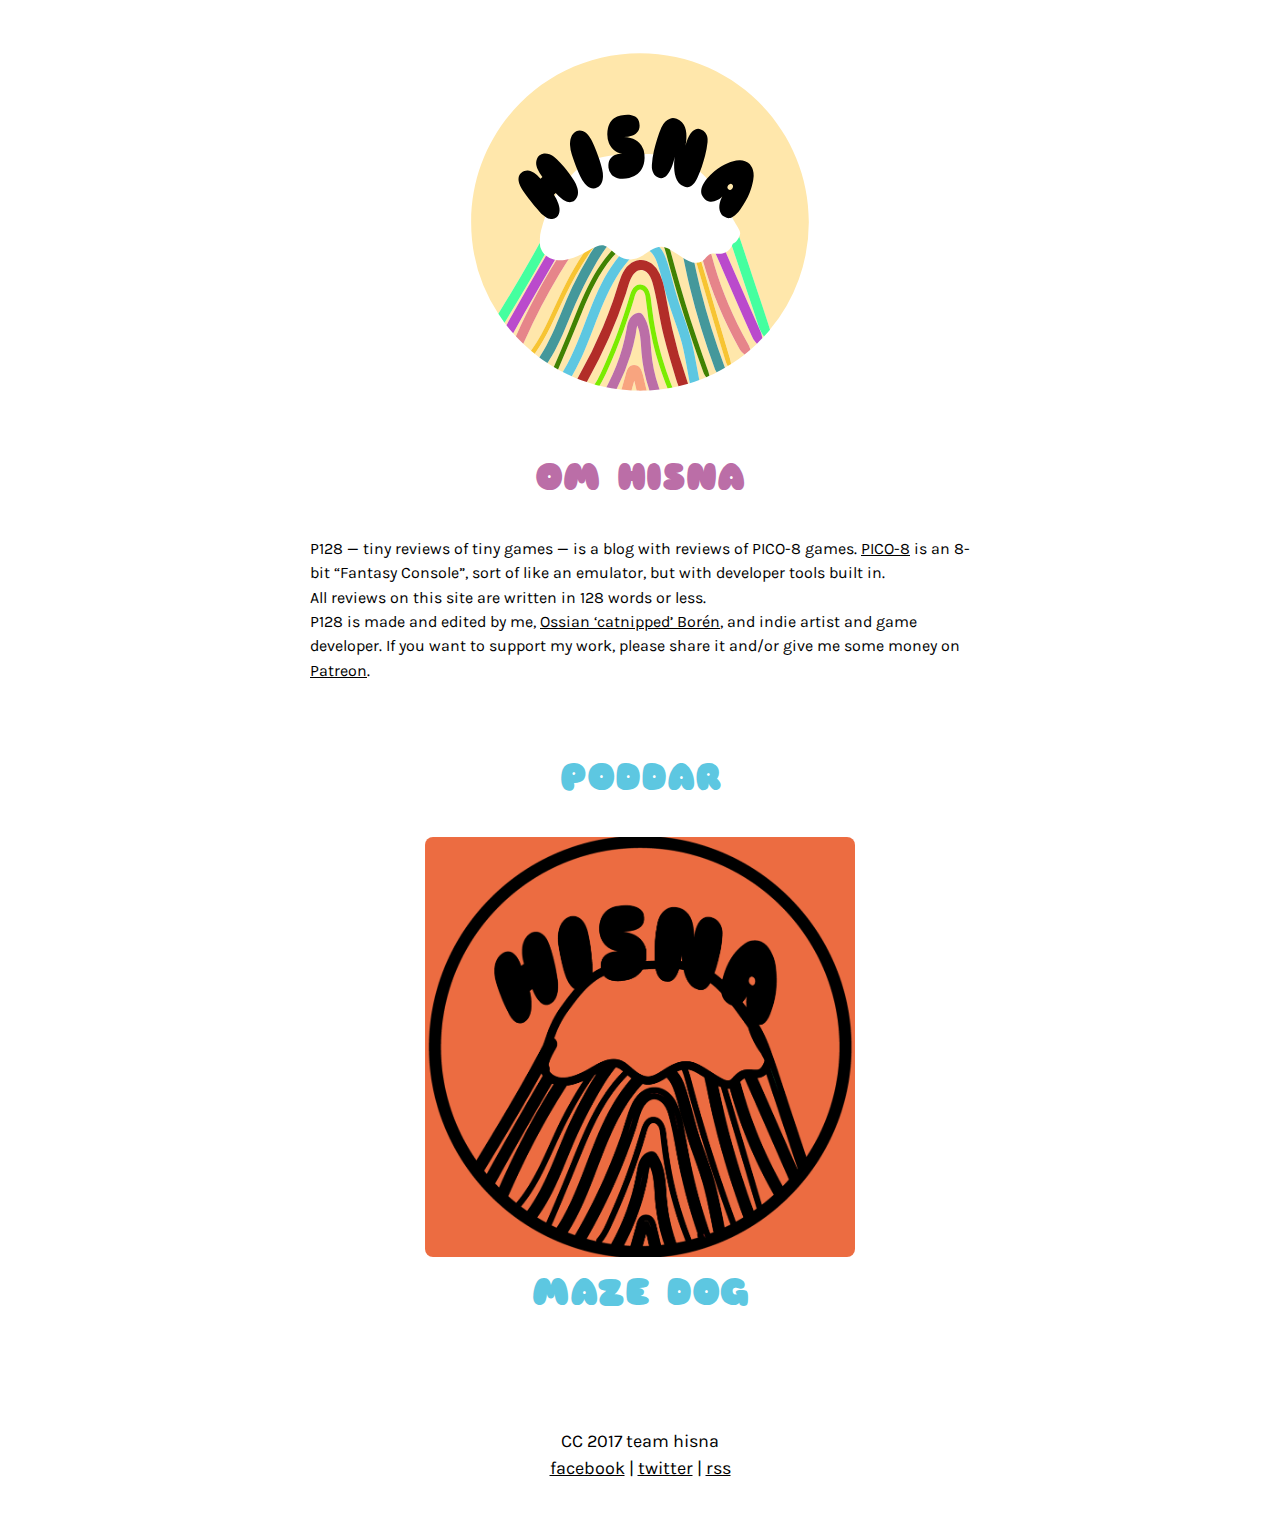
==== index.html @ 0a4b4dc8 "podcast rss feed" ====
<!DOCTYPE html>
<html lang="en">
  <head>
    <meta charset="utf-8">
    <meta http-equiv="X-UA-Compatible" content="IE=edge,chrome=1">
    <meta id="myViewport" name="viewport" content="width=device-width, initial-scale=1">
    <script>
      window.onload = function () {
          if (window.innerWidth < 414) {
              var mvp = document.getElementById('myViewport');
              mvp.setAttribute('content','width=414');
          }
      }
    </script>
    <title>hisna
    </title>
    <link rel="alternate" href="feed.xml" type="application/rss+xml" title="en podd om spelkultur">
    <link rel="stylesheet" href="/css/hisna.css">
    <script src="/jquery-3.2.1.min.js"></script>
    <script src="/scripts.js"></script>
  </head>
  <body>
    <div class="wrapper">
      <header>
        <div class="square"><img src="/images/hisna_logo.svg" style="width: 40%; min-width: 256px;"><br>
          <section class="info">
            <h1 class="randomcolor">OM HISNA</h1>
            <div> <p>P128 — tiny reviews of tiny games — is a blog with reviews of PICO-8 games. <a href="https://www.lexaloffle.com/pico-8.php">PICO-8</a> is an 8-bit “Fantasy Console”, sort of like an emulator, but with developer tools built in.</p>
<p>All reviews on this site are written in 128 words or less.</p>
<p>P128 is made and edited by me, <a href="https://twitter.com/ossianboren">Ossian ‘catnipped’ Borén</a>, and indie artist and game developer. If you want to support my work, please share it and/or give me some money on <a href="https://www.patreon.com/catnipped">Patreon</a>.</p>

            </div>
          </section>
        </div>
      </header>
      <h1 class="randomcolor">PODDAR</h1>
      <article class="square lightgray">
        <header><a href="/articles/maze-dog/" class="cart"><img src="/articles/maze-dog/cover.png">
            <h1 class="randomcolor">MAZE DOG</h1></a></header>
      </article>
      <footer>
        <div class="square">
          <section class="copy">
            <p>CC 2017 team hisna</p><a href="https://www.facebook.com/hisnaradio" target="_blank">facebook</a><span> | </span><a href="https://twitter.com/hisnaradio" target="_blank">twitter</a><span> | </span><a href="feed.xml" target="_blank">rss</a>
          </section>
        </div>
      </footer>
    </div>
  </body>
</html>
---- css/hisna.css ----
@import url('https://fonts.googleapis.com/css?family=Karla|Sniglet:800');


canvas#canvas {
    width: 256px; 
    height: 256px; 
    margin-top: 25px;
    margin-left: 71px;
    border-radius: 5%;
    border:  5px #FFF1E8 solid;
    background-color: #FFF1E8;
}

.demo {
    color: #FFF1E8;
}

.wrapper {
    width:100%;
    max-width: 100vh;
    min-width: 414px;
    margin: auto;
}

.lightgray {
    margin: 20px;
}

p a, .facts a, .copy a {
    text-decoration: underline;
}
p a:hover, .facts a:hover, .copy a:hover {
  color:cornflowerblue;
}

a{
    text-decoration: none;
}
.lightgray h1:hover, .lightgray img:hover ~ h1 {
    color: black !important;
}

.lightgray img {
    min-width: 256px;
    max-width: 50%;
    border-radius: 8px;
    margin-right: auto;
    margin-left: auto;
}
{
    
}

.lightgray:nth-child(even) {

}



.tv {
    width: 80%;
    height: 60vw;
    image-rendering: pixelated;
    border-radius: 10vw 3% 3% 3%;
}

.computer {
    background-image: url(../../images/computer.svg);
    background-size: cover;
    height: 365px;
    width: 380px;
    margin: auto
}

.computer img {
    margin-top: 25px;
    margin-left: 66px;
    border-radius: 5%;
    border:  5px #FFF1E8 solid;
    background-color: #FFF1E8;
}

.square { 
    text-align: center;
    overflow: hidden;
    padding-bottom: 36px;
}

.review {
    width:100%;
    max-width: 100vh;
    min-width: 414px;
    padding-top: 36px;
    padding-bottom: 66px;
    margin:auto;
    margin-bottom: 36px;
    text-align: left;
    border: solid black 6px;
    border-radius: 30px;
}

.review section {
    display: block;
    margin-left: 46px;
}

.review img {
    max-width: 100%;
}


.cart {
}

.cartthing  {
    width: 256px;
    height: 256px;
    padding-top: 36px;
    padding-bottom: 100px;
    padding-left: 24px;
    padding-right: 24px;
    background-color: #5F574F;
    border-radius: 8px 8px 48px 8px;
    box-shadow: 16px 16px 0px #000000;
}


.cart span {
    width: 256px;
    border-radius: 0px 0px 16px 4px ;
    background-color:#FFF1E8;
    top: 292px;
    padding-top: 8px;
    padding-bottom: 8px;
    left:24px;
    text-align: center;
    color:black;
    position: absolute
}

audio {
    width: 100%;
}

.facts {
    font-size: 14px;
    width: 256px;
    min-height: 256px;
    margin-top: 8px;
    margin-left: 46px;
    margin-right: 46px;
    margin-bottom: 30px;
    text-align: left;
    float: right;
}

.facts img {
    border-radius: 8px;
}


.button {
    font-family: sniglet;
    font-weight: 800;
    text-decoration: none;
    font-size: 28px;
}
.button:hover {
    color:black !important ;
}


.about {
    background: black;
    border-radius: 10px;
    padding: 10px;
    width: 80%;
    color: #FFF1E8;
    margin: auto;
    font-size: 14px;
    text-align: justify;
}

section.author {
    text-align: right;
    margin-top: 16px;
}

.copy {
    width: 80%;
    color: black;
    margin-left: auto;
    margin-right: auto;
    margin-top: 20px;
    font-size: 18px; 
}

a:visited {
    color:inherit;
}

a {
    color: inherit;
}

h1, h2, h3, h4, h5, h6, p, body, a, img, ul, ol, blockquote, pre {
  margin: 0; padding: 0; border: 0;
}

body {
  font-family: 'Karla';
  font-size: 16px;
  line-height: 1.52;
  background-color: white;
    color: black;
  text-rendering: optimizeLegibility;
    margin-top: 46px;
}
p {
}

h1 {
    font-family: "Sniglet";
    text-align: center;
    font-size: 38px;
    margin-left: 46px;
     margin-right: 46px;
    font-weight: 800;
        margin-bottom: 30px;
}


.info {
    max-width: 80%;
    margin-left: auto; 
    margin-right: auto;
    margin-bottom: 20px;
    border-radius: 10px;
    padding: 10px;
    margin-top: 2.1em;
    text-align: left;
}

.info div {
    margin-left: 30px;
    margin-right: 30px;
    display: inline-block;
}


label {
    color: #FFF1E8;
    border: 3px solid rgba(1,1,1,0);
    border-bottom: solid rgba(0,0,0,0)
    border-radius: 10px 10px 0 0;
    padding: 2px 5px 2px 5px;
    float: left;
    margin-left: 10%;
    margin-right: -9%;
    margin-top:2em;
}

input:checked + label {
    background: #FFF1E8;
    color:black;
    border: 3px solid #FFF1E8;
    border-bottom: solid rgba(0,0,0,0);
    border-radius: 10px 10px 0 0;
}

label:hover {
cursor: pointer;
border: 3px solid #FFF1E8;
border-radius: 10px;
}

@viewport {
    width: device-width;
    min-width: 414px;
}

/* media queries */

@media (min-width: 1600px) {
  body { font-size: 20px; }
}

@media (max-width: 900px) {
  body { font-size: 16px; }
}

@media (max-width: 690px) {
}

/*share buttons*/
ul.share-buttons{
  list-style: none;
  padding: 0;
    float:right;
    margin-right: 46px;
}

ul.share-buttons li{
  display: inline;
}

ul.share-buttons .sr-only{
  position: absolute;
  clip: rect(1px 1px 1px 1px);
  clip: rect(1px, 1px, 1px, 1px);
  padding: 0;
  border: 0;
  height: 1px;
  width: 1px;
  overflow: hidden;
}
ul.share-buttons li:hover {
    background-color: cornflowerblue;
    padding-top: 20px;
    border-radius: 8px;
}
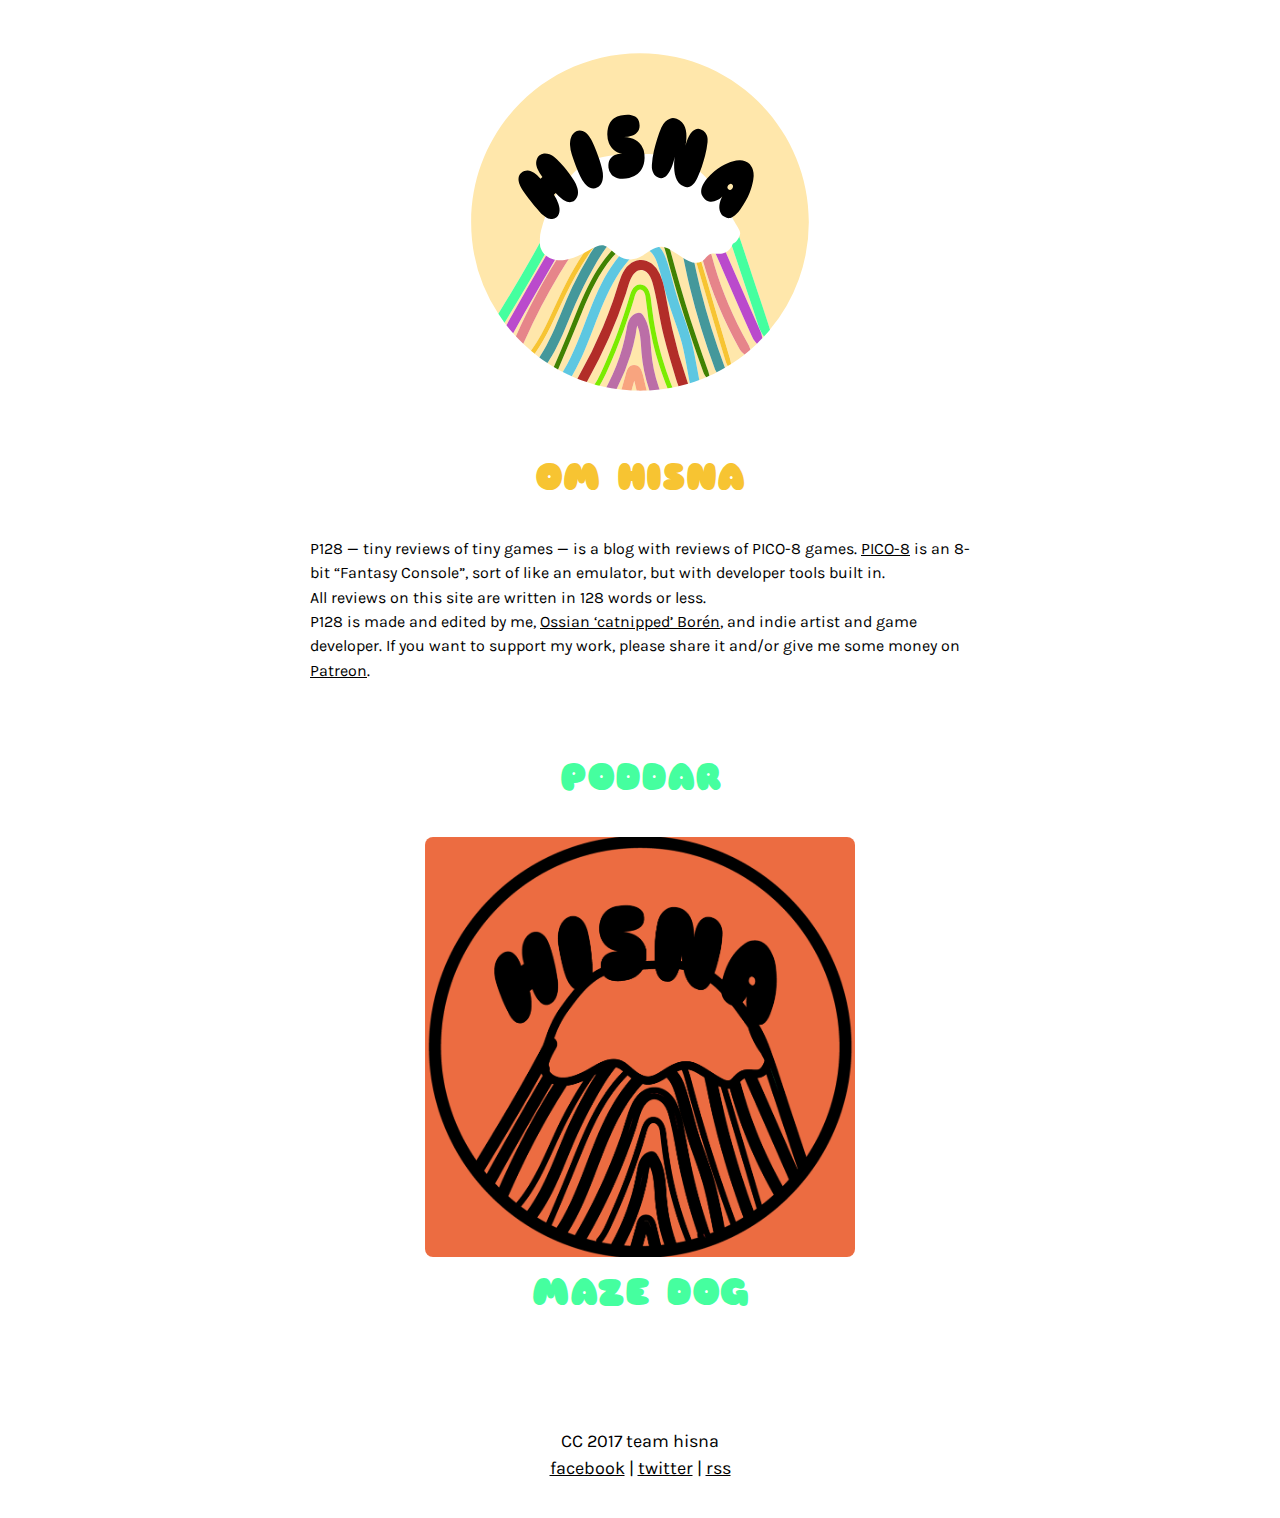
==== commit 5c6e2f71: "mobile fix" ====
--- a/index.html
+++ b/index.html
@@ -3,15 +3,7 @@
   <head>
     <meta charset="utf-8">
     <meta http-equiv="X-UA-Compatible" content="IE=edge,chrome=1">
-    <meta id="myViewport" name="viewport" content="width=device-width, initial-scale=1">
-    <script>
-      window.onload = function () {
-          if (window.innerWidth < 414) {
-              var mvp = document.getElementById('myViewport');
-              mvp.setAttribute('content','width=414');
-          }
-      }
-    </script>
+    <meta id="myViewport" name="viewport" content="width=device-width">
     <title>hisna
     </title>
     <link rel="alternate" href="feed.xml" type="application/rss+xml" title="en podd om spelkultur">
@@ -22,7 +14,7 @@
   <body>
     <div class="wrapper">
       <header>
-        <div class="square"><img src="/images/hisna_logo.svg" style="width: 40%; min-width: 256px;"><br>
+        <div class="square"><a href="/"><img src="/images/hisna_logo.svg" style="width: 40%; min-width: 256px;"></a><br>
           <section class="info">
             <h1 class="randomcolor">OM HISNA</h1>
             <div> <p>P128 — tiny reviews of tiny games — is a blog with reviews of PICO-8 games. <a href="https://www.lexaloffle.com/pico-8.php">PICO-8</a> is an 8-bit “Fantasy Console”, sort of like an emulator, but with developer tools built in.</p>
--- a/css/hisna.css
+++ b/css/hisna.css
@@ -18,7 +18,6 @@
 .wrapper {
     width:100%;
     max-width: 100vh;
-    min-width: 414px;
     margin: auto;
 }
 
@@ -89,7 +88,6 @@
 .review {
     width:100%;
     max-width: 100vh;
-    min-width: 414px;
     padding-top: 36px;
     padding-bottom: 66px;
     margin:auto;
@@ -101,7 +99,8 @@
 
 .review section {
     display: block;
-    margin-left: 46px;
+    margin-left: 8%;
+    margin-right: 8%;
 }
 
 .review img {
@@ -152,6 +151,7 @@
     margin-bottom: 30px;
     text-align: left;
     float: right;
+    padding-bottom: 46px;
 }
 
 .facts img {
@@ -289,7 +289,17 @@
   body { font-size: 16px; }
 }
 
-@media (max-width: 690px) {
+@media (max-width: 100vh) {
+    .facts { 
+        float: none;
+        margin: auto;
+    }
+    .review {
+        border-left: none;
+        border-right: none;
+        border-radius: 0px;
+        
+    }
 }
 
 /*share buttons*/
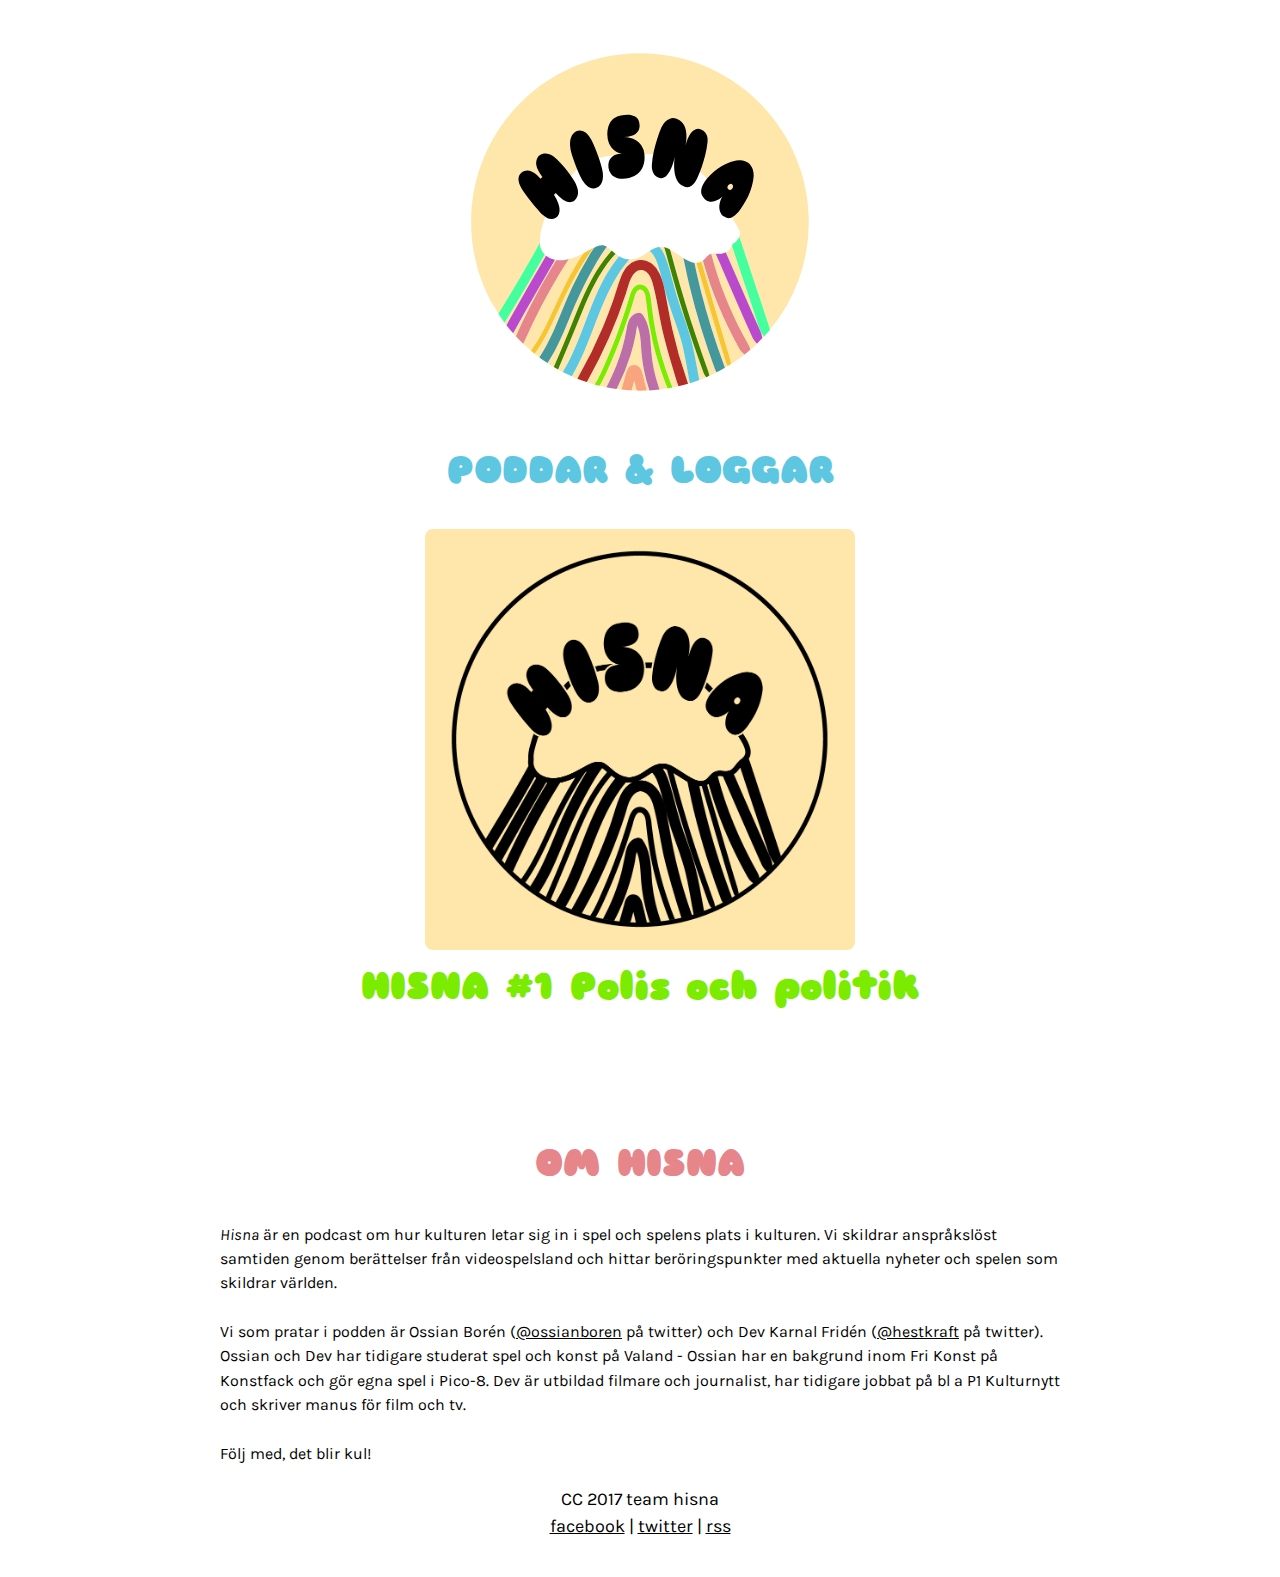
==== commit 7630b007: "first pod!" ====
--- a/index.html
+++ b/index.html
@@ -14,24 +14,27 @@
   <body>
     <div class="wrapper">
       <header>
-        <div class="square"><a href="/"><img src="/images/hisna_logo.svg" style="width: 40%; min-width: 256px;"></a><br>
+        <div class="square"><a href="/"><img src="/images/hisna_logo.svg" style="width: 40%; min-width: 256px;"></a><br></div>
+      </header>
+      <h1 class="randomcolor">PODDAR &amp; LOGGAR</h1>
+      <article class="square lightgray">
+        <header><a href="/articles/poliser%20och%20politik/" class="cart"><img src="/articles/poliser%20och%20politik/cover.png">
+            <h1 class="randomcolor">HISNA #1 Polis och politik</h1></a></header>
+      </article>
+      <footer>
+        <div class="square">
           <section class="info">
             <h1 class="randomcolor">OM HISNA</h1>
-            <div> <p>P128 — tiny reviews of tiny games — is a blog with reviews of PICO-8 games. <a href="https://www.lexaloffle.com/pico-8.php">PICO-8</a> is an 8-bit “Fantasy Console”, sort of like an emulator, but with developer tools built in.</p>
-<p>All reviews on this site are written in 128 words or less.</p>
-<p>P128 is made and edited by me, <a href="https://twitter.com/ossianboren">Ossian ‘catnipped’ Borén</a>, and indie artist and game developer. If you want to support my work, please share it and/or give me some money on <a href="https://www.patreon.com/catnipped">Patreon</a>.</p>
+            <div><p><em>Hisna</em> är en podcast om hur kulturen letar sig in i spel och spelens plats i kulturen. Vi skildrar anspråkslöst samtiden genom berättelser från videospelsland och hittar beröringspunkter med aktuella nyheter och spelen som skildrar världen. 
+<br>
+<br></p>
+<p>Vi som pratar i podden är Ossian Borén (<a href="https://www.twitter.com/ossianboren">@ossianboren</a> på twitter) och Dev Karnal Fridén (<a href="https://www.twitter.com/hestkraft">@hestkraft</a> på twitter). Ossian och Dev har tidigare studerat spel och konst på Valand - Ossian har en bakgrund inom Fri Konst på Konstfack och gör egna spel i Pico-8. Dev är utbildad filmare och journalist, har tidigare jobbat på bl a P1 Kulturnytt och skriver manus för film och tv. 
+<br>
+<br></p>
+<p>Följ med, det blir kul!</p>
 
             </div>
           </section>
-        </div>
-      </header>
-      <h1 class="randomcolor">PODDAR</h1>
-      <article class="square lightgray">
-        <header><a href="/articles/maze-dog/" class="cart"><img src="/articles/maze-dog/cover.png">
-            <h1 class="randomcolor">MAZE DOG</h1></a></header>
-      </article>
-      <footer>
-        <div class="square">
           <section class="copy">
             <p>CC 2017 team hisna</p><a href="https://www.facebook.com/hisnaradio" target="_blank">facebook</a><span> | </span><a href="https://twitter.com/hisnaradio" target="_blank">twitter</a><span> | </span><a href="feed.xml" target="_blank">rss</a>
           </section>
--- a/css/hisna.css
+++ b/css/hisna.css
@@ -88,6 +88,7 @@
 .review {
     width:100%;
     max-width: 100vh;
+    min-height: 324px;
     padding-top: 36px;
     padding-bottom: 66px;
     margin:auto;
@@ -123,6 +124,9 @@
     box-shadow: 16px 16px 0px #000000;
 }
 
+.cart h1 {
+    
+}
 
 .cart span {
     width: 256px;
@@ -173,8 +177,7 @@
 .about {
     background: black;
     border-radius: 10px;
-    padding: 10px;
-    width: 80%;
+    width: 100%;
     color: #FFF1E8;
     margin: auto;
     font-size: 14px;
@@ -231,12 +234,11 @@
 
 
 .info {
-    max-width: 80%;
+    max-width: 100%;
     margin-left: auto; 
     margin-right: auto;
     margin-bottom: 20px;
     border-radius: 10px;
-    padding: 10px;
     margin-top: 2.1em;
     text-align: left;
 }
@@ -289,7 +291,7 @@
   body { font-size: 16px; }
 }
 
-@media (max-width: 100vh) {
+@media (max-width: 414px) {
     .facts { 
         float: none;
         margin: auto;
@@ -300,14 +302,20 @@
         border-radius: 0px;
         
     }
+    .cart h1 {
+        font-size: 28px;
+    }
+
 }
 
 /*share buttons*/
 ul.share-buttons{
   list-style: none;
   padding: 0;
-    float:right;
-    margin-right: 46px;
+    margin-left: 8%;
+    margin-top: 16px;
+    margin-bottom: -26px;
+    
 }
 
 ul.share-buttons li{
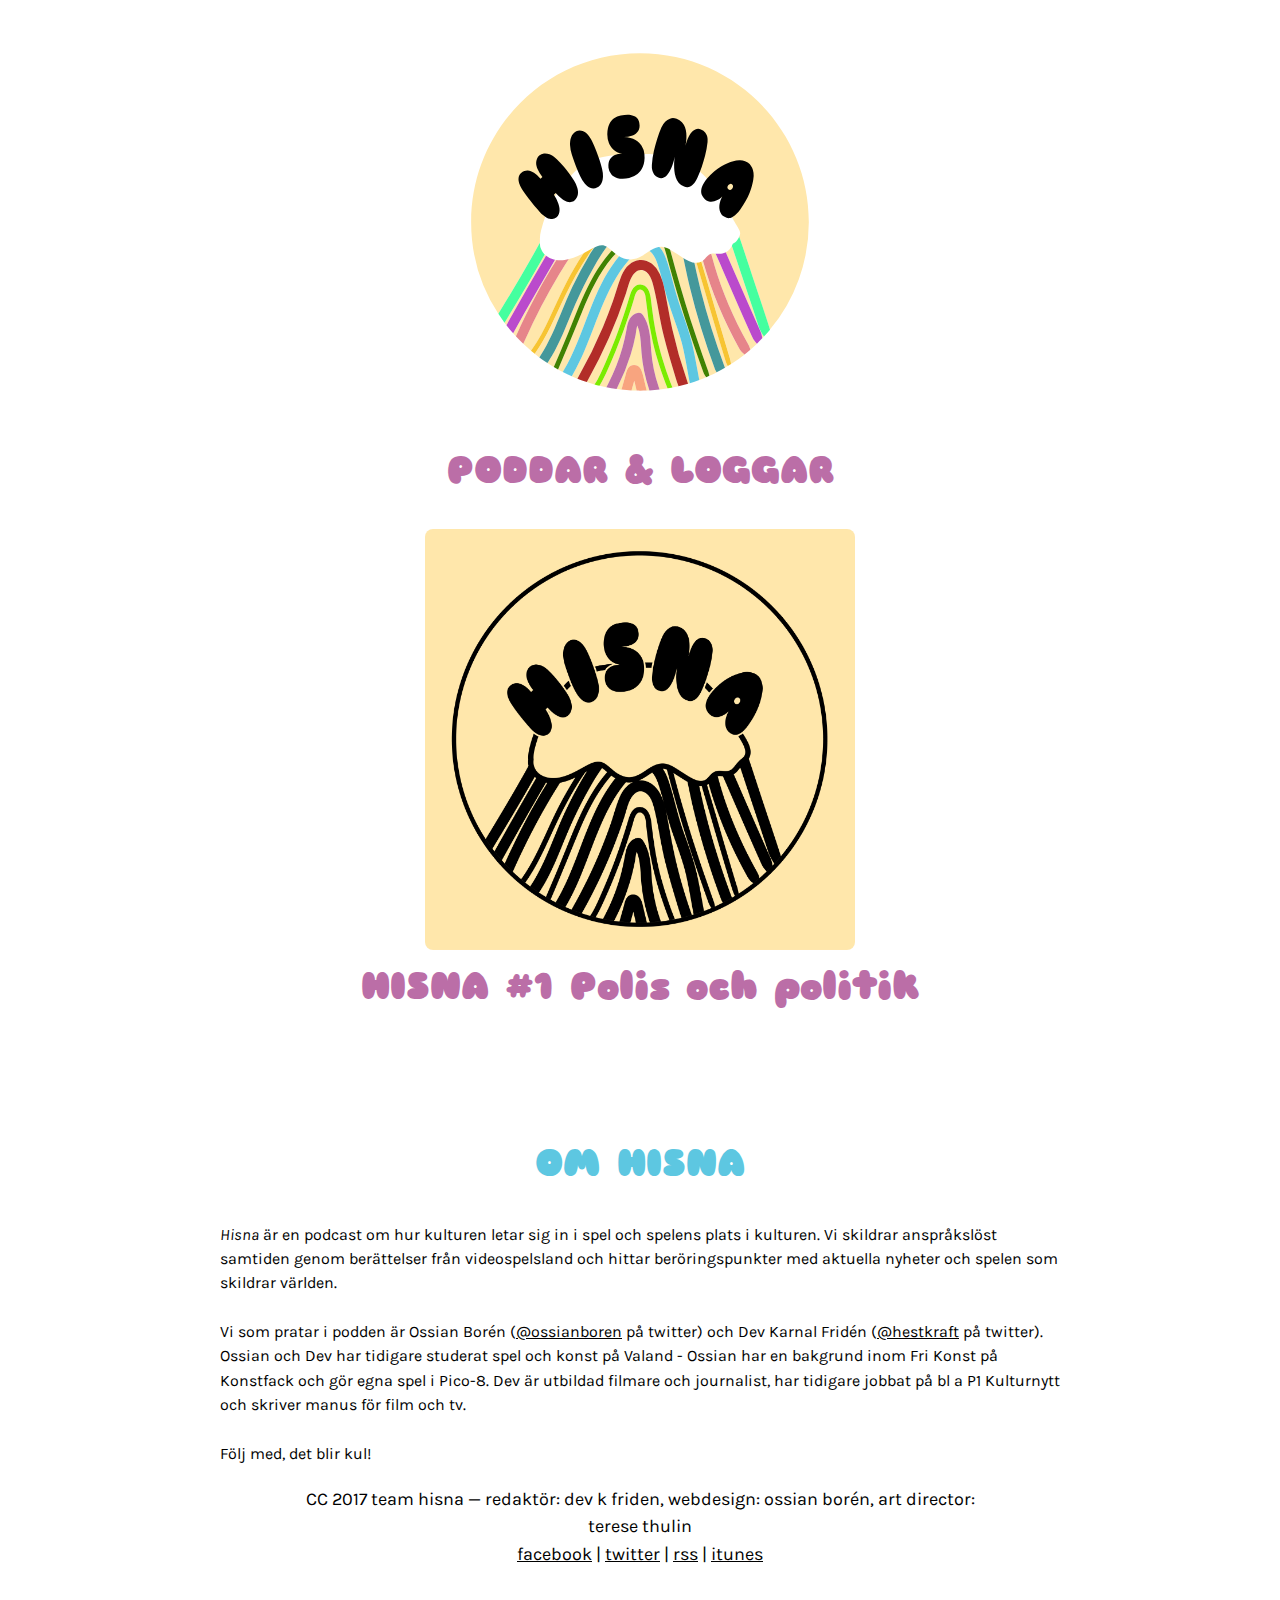
==== commit 28486f5e: "updated xml" ====
--- a/index.html
+++ b/index.html
@@ -36,7 +36,7 @@
             </div>
           </section>
           <section class="copy">
-            <p>CC 2017 team hisna</p><a href="https://www.facebook.com/hisnaradio" target="_blank">facebook</a><span> | </span><a href="https://twitter.com/hisnaradio" target="_blank">twitter</a><span> | </span><a href="feed.xml" target="_blank">rss</a>
+            <p>CC 2017 team hisna — redaktör: dev k friden, webdesign: ossian borén, art director: terese thulin</p><a href="https://www.facebook.com/hisnaradio" target="_blank">facebook</a><span> | </span><a href="https://twitter.com/hisnaradio" target="_blank">twitter</a><span> | </span><a href="http://www.hisna.se/feed.xml" target="_blank">rss</a><span> | </span><a href="https://itunes.apple.com/se/podcast/hisna/id1303572392?l=en&amp;mt=2" target="_blank">itunes</a>
           </section>
         </div>
       </footer>
--- a/css/hisna.css
+++ b/css/hisna.css
@@ -110,6 +110,14 @@
 
 
 .cart {
+}
+
+.text p{
+    max-width: 280px;
+    width: 100%;
+    margin: auto;
+    margin-top: -10px;
+    text-align: left;
 }
 
 .cartthing  {
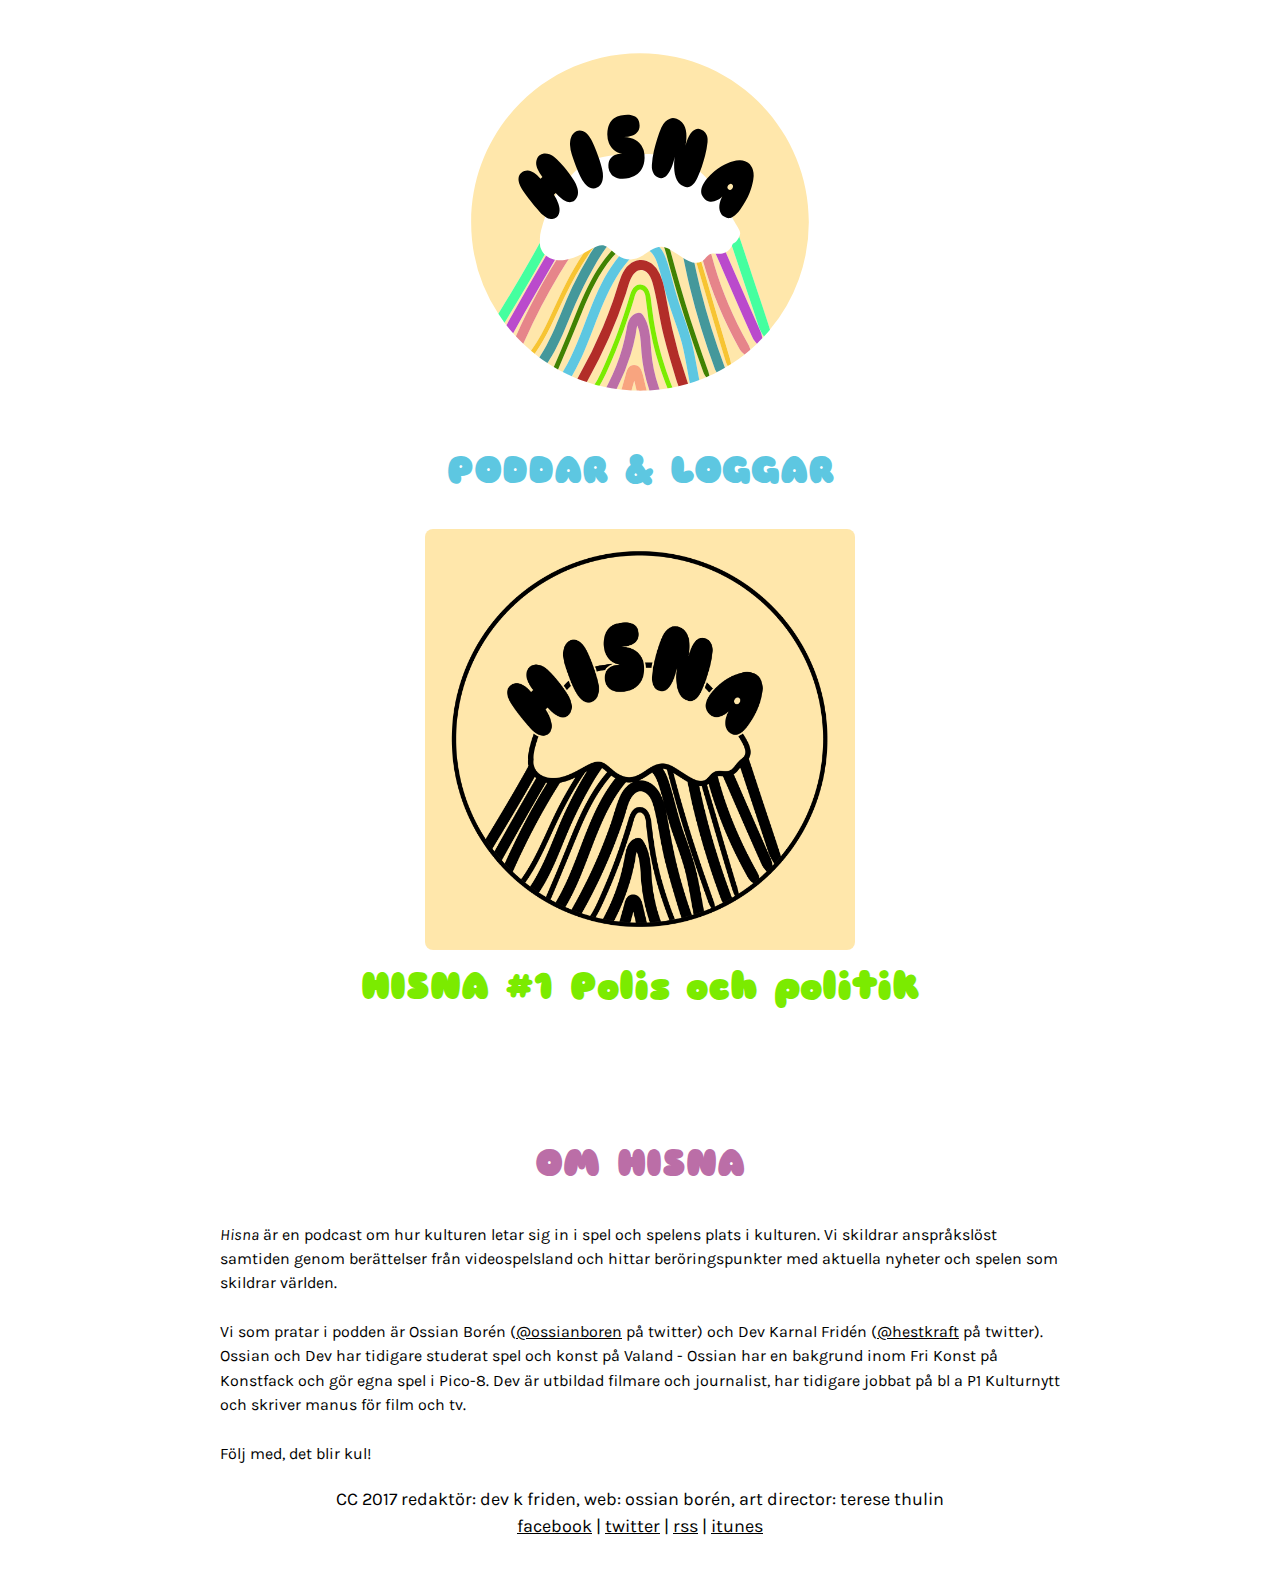
==== commit f267f322: "forgotten item" ====
--- a/index.html
+++ b/index.html
@@ -36,7 +36,7 @@
             </div>
           </section>
           <section class="copy">
-            <p>CC 2017 team hisna — redaktör: dev k friden, webdesign: ossian borén, art director: terese thulin</p><a href="https://www.facebook.com/hisnaradio" target="_blank">facebook</a><span> | </span><a href="https://twitter.com/hisnaradio" target="_blank">twitter</a><span> | </span><a href="http://www.hisna.se/feed.xml" target="_blank">rss</a><span> | </span><a href="https://itunes.apple.com/se/podcast/hisna/id1303572392?l=en&amp;mt=2" target="_blank">itunes</a>
+            <p>CC 2017 redaktör: dev k friden, web: ossian borén, art director: terese thulin</p><a href="https://www.facebook.com/hisnaradio" target="_blank">facebook</a><span> | </span><a href="https://twitter.com/hisnaradio" target="_blank">twitter</a><span> | </span><a href="http://www.hisna.se/feed.xml" target="_blank">rss</a><span> | </span><a href="https://itunes.apple.com/se/podcast/hisna/id1303572392?l=en&amp;mt=2" target="_blank">itunes</a>
           </section>
         </div>
       </footer>
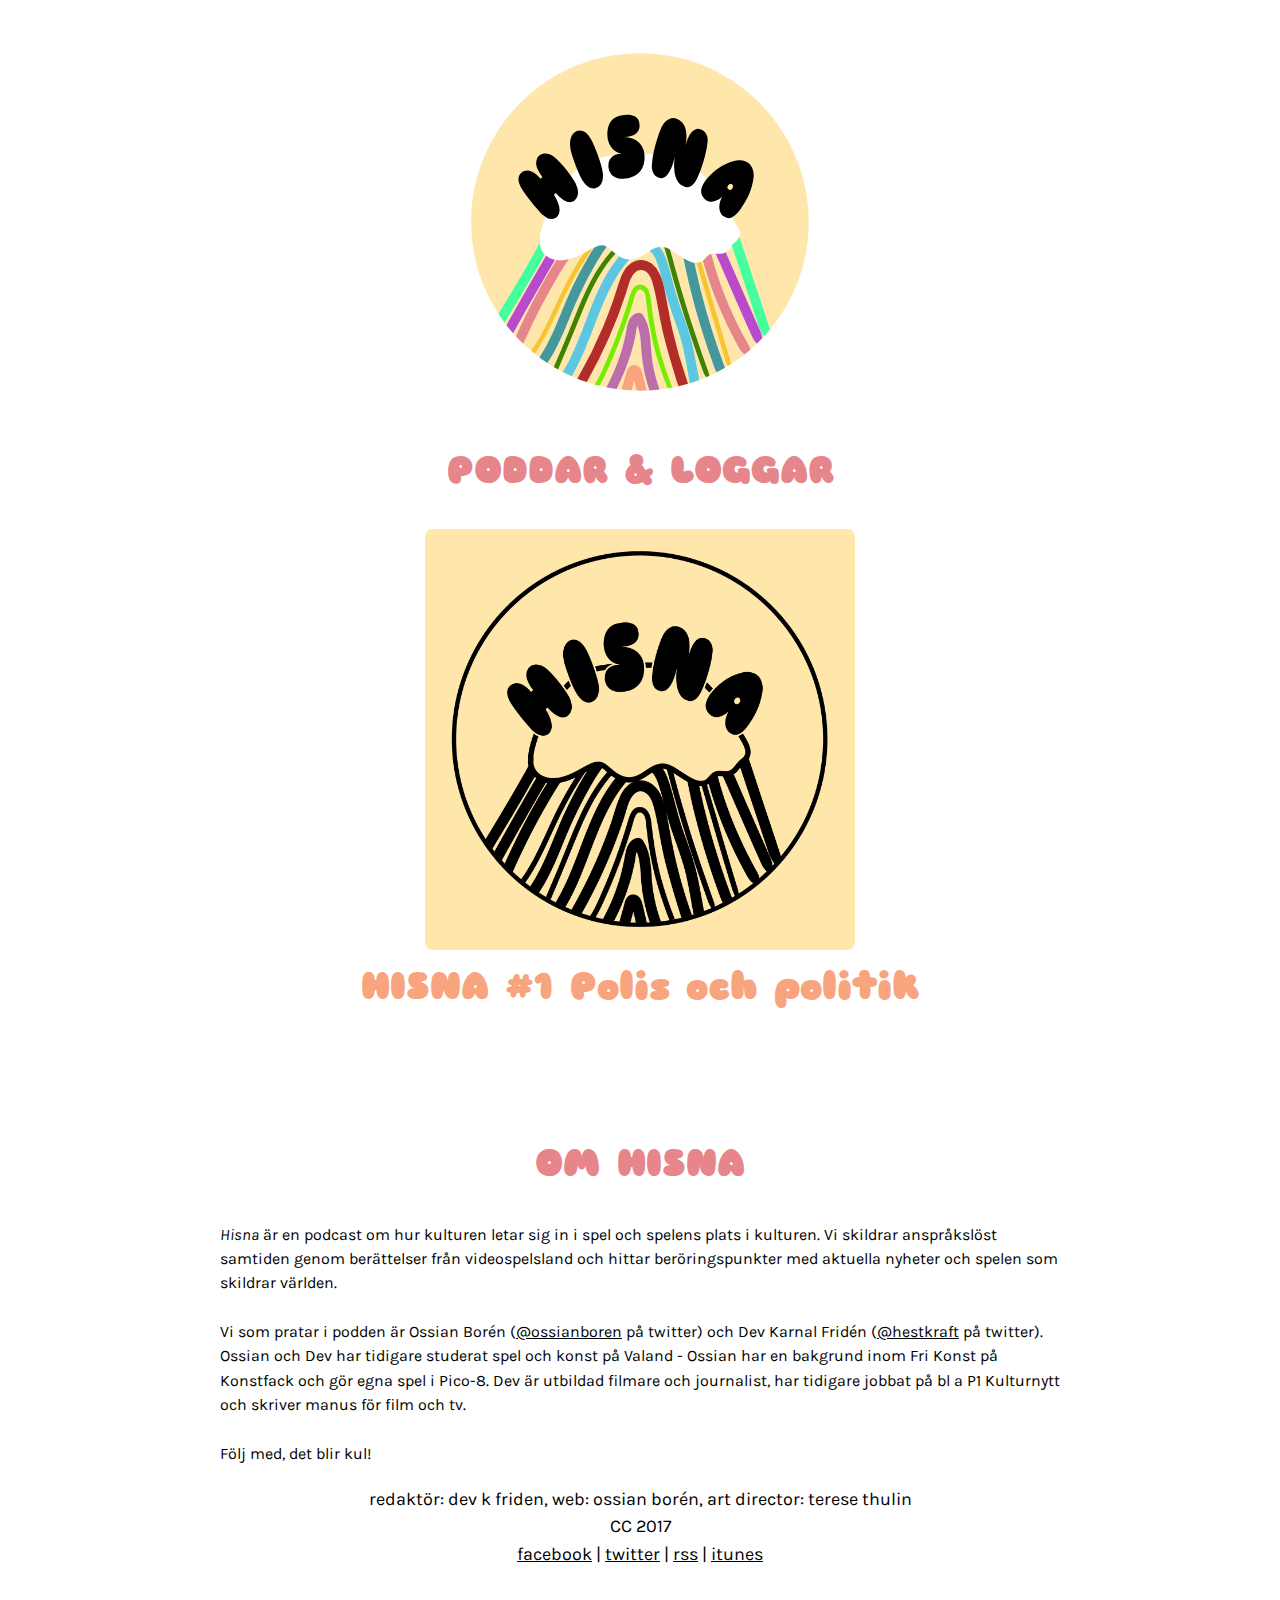
==== commit d1a0e7ec: "yes" ====
--- a/index.html
+++ b/index.html
@@ -36,7 +36,8 @@
             </div>
           </section>
           <section class="copy">
-            <p>CC 2017 redaktör: dev k friden, web: ossian borén, art director: terese thulin</p><a href="https://www.facebook.com/hisnaradio" target="_blank">facebook</a><span> | </span><a href="https://twitter.com/hisnaradio" target="_blank">twitter</a><span> | </span><a href="http://www.hisna.se/feed.xml" target="_blank">rss</a><span> | </span><a href="https://itunes.apple.com/se/podcast/hisna/id1303572392?l=en&amp;mt=2" target="_blank">itunes</a>
+            <p>redaktör: dev k friden, web: ossian borén, art director: terese thulin</p>
+            <p>CC 2017</p><a href="https://www.facebook.com/hisnaradio" target="_blank">facebook</a><span> | </span><a href="https://twitter.com/hisnaradio" target="_blank">twitter</a><span> | </span><a href="http://www.hisna.se/feed.xml" target="_blank">rss</a><span> | </span><a href="https://itunes.apple.com/se/podcast/hisna/id1303572392?l=en&amp;mt=2" target="_blank">itunes</a>
           </section>
         </div>
       </footer>
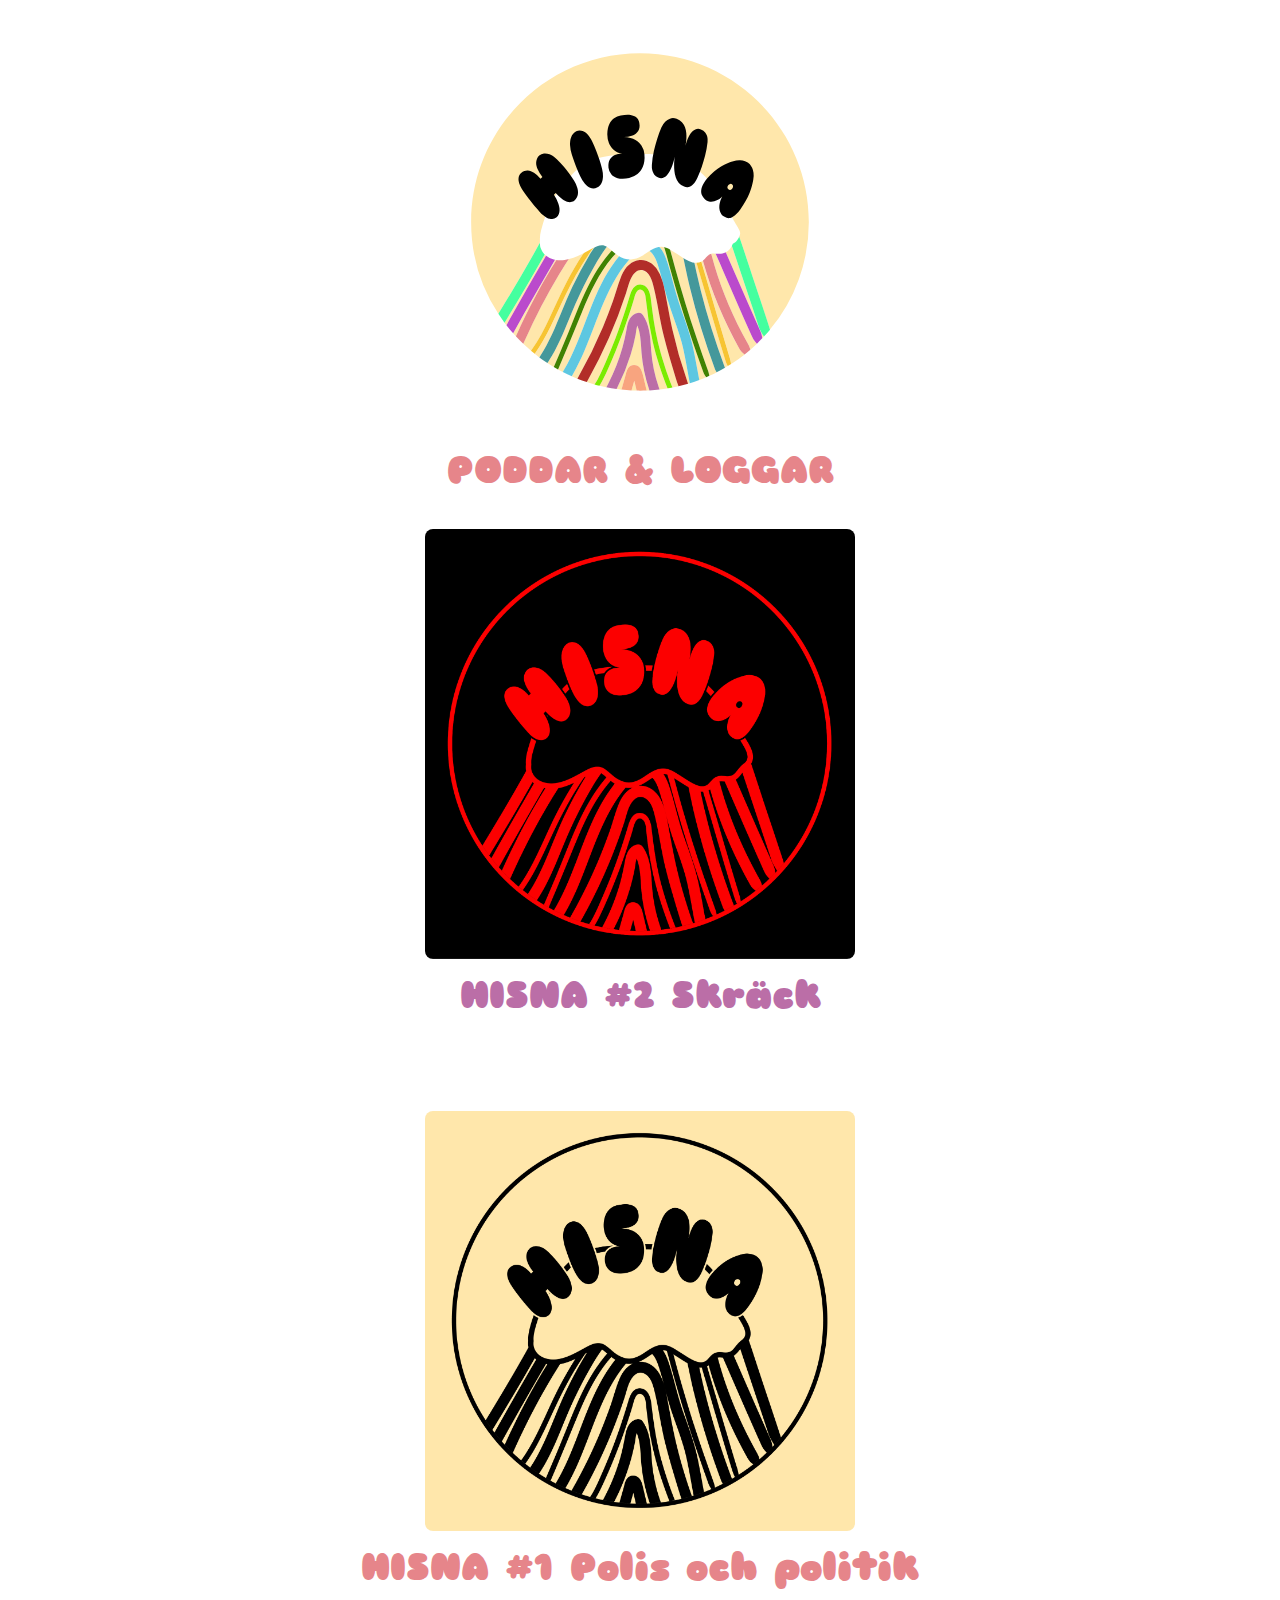
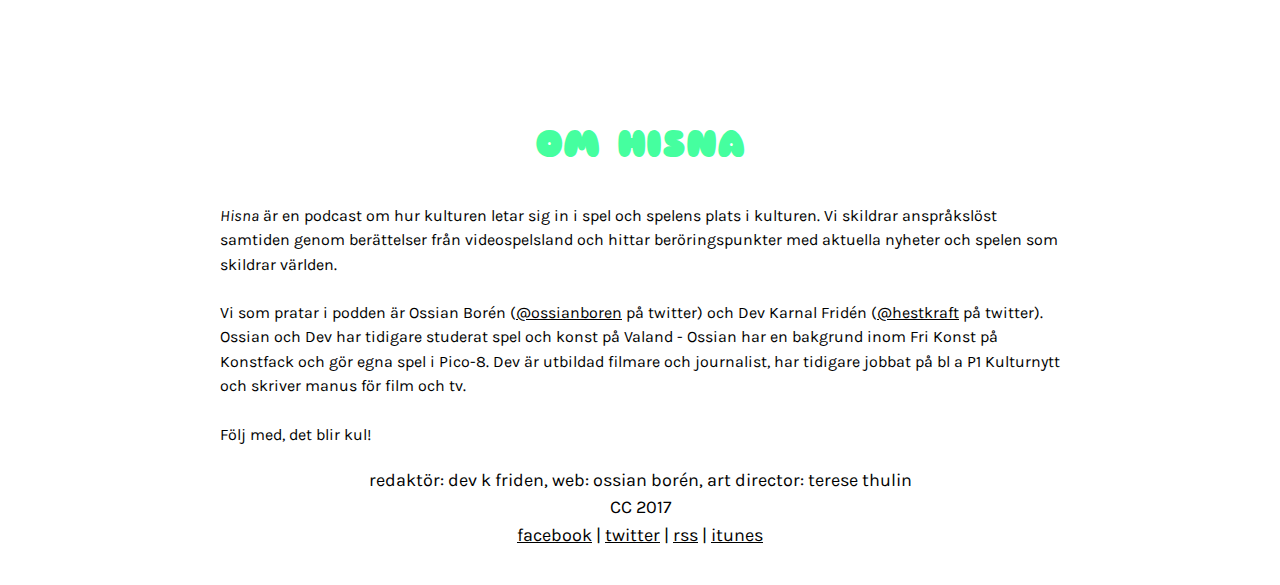
==== commit 2af7d82e: "low quality mp3" ====
--- a/index.html
+++ b/index.html
@@ -17,6 +17,10 @@
         <div class="square"><a href="/"><img src="/images/hisna_logo.svg" style="width: 40%; min-width: 256px;"></a><br></div>
       </header>
       <h1 class="randomcolor">PODDAR &amp; LOGGAR</h1>
+      <article class="square lightgray">
+        <header><a href="/articles/skrack/" class="cart"><img src="/articles/skrack/cover.png">
+            <h1 class="randomcolor">HISNA #2 Skräck</h1></a></header>
+      </article>
       <article class="square lightgray">
         <header><a href="/articles/poliser%20och%20politik/" class="cart"><img src="/articles/poliser%20och%20politik/cover.png">
             <h1 class="randomcolor">HISNA #1 Polis och politik</h1></a></header>
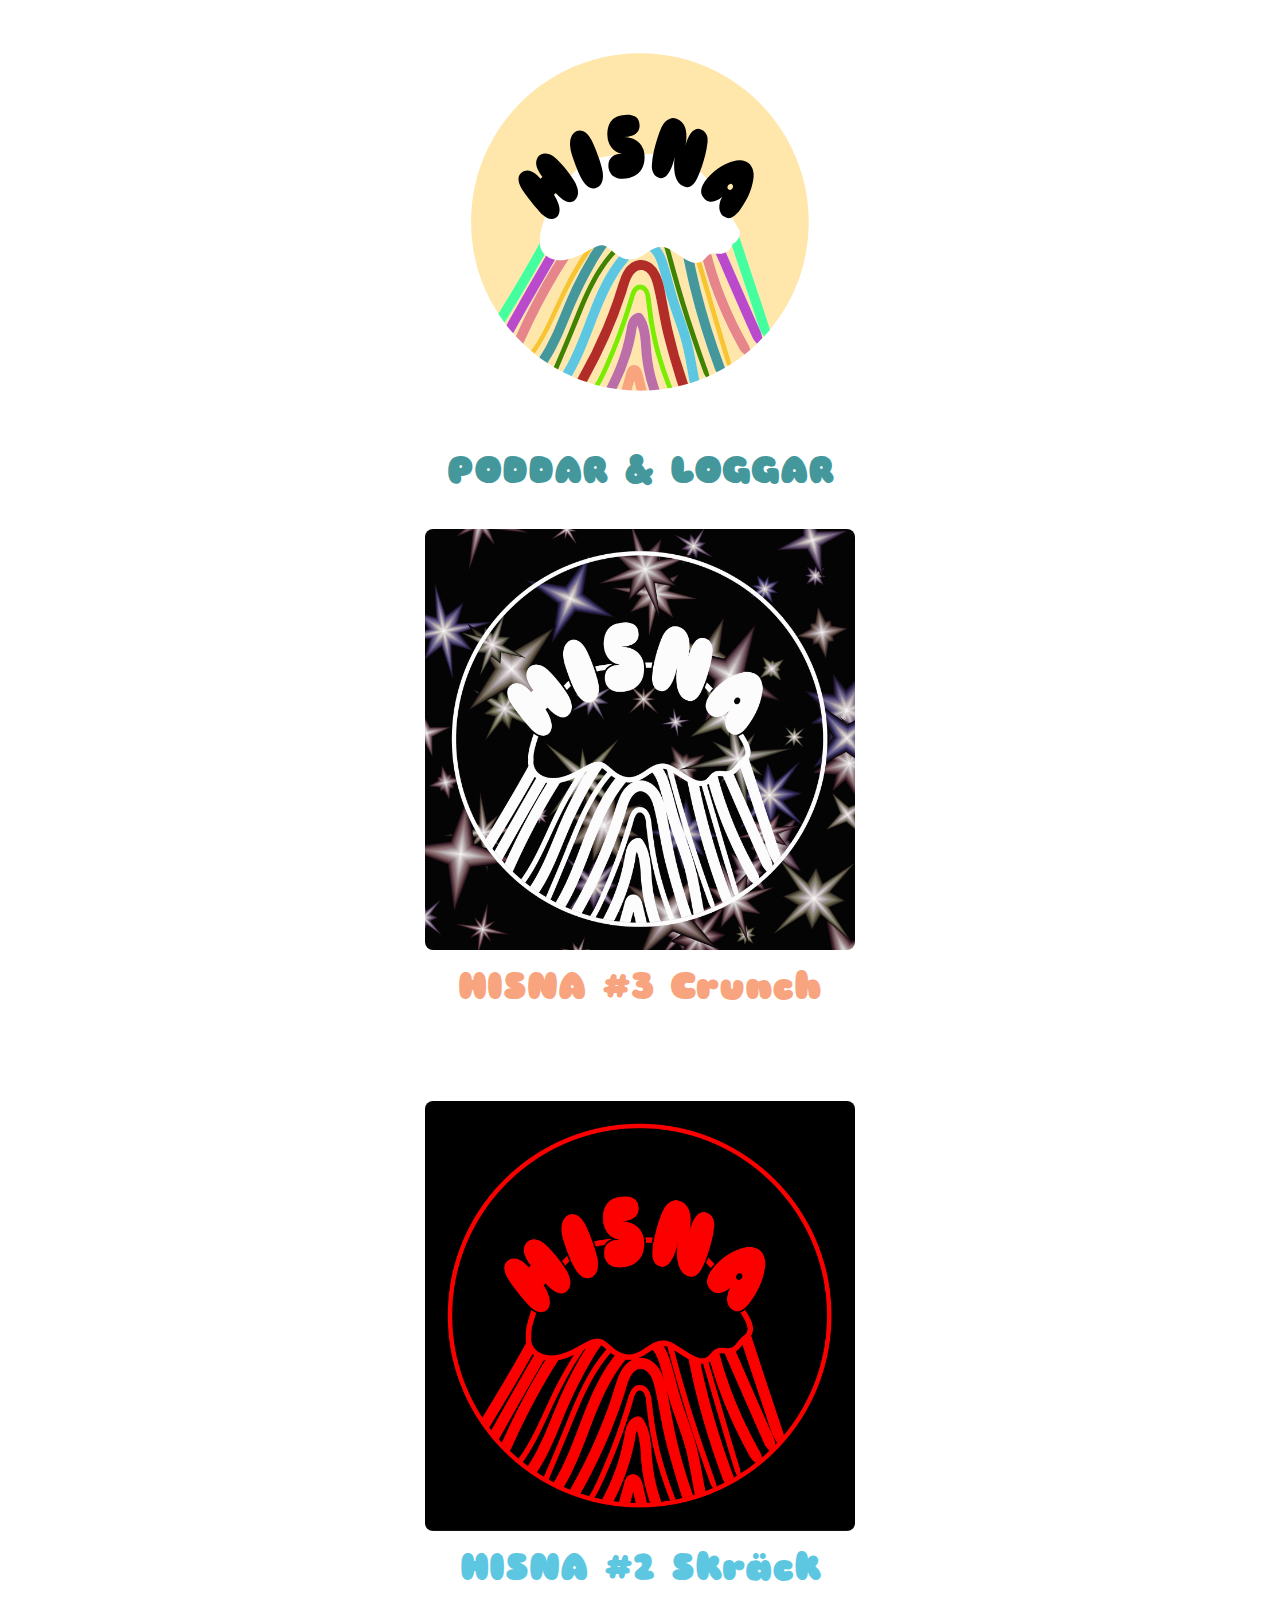
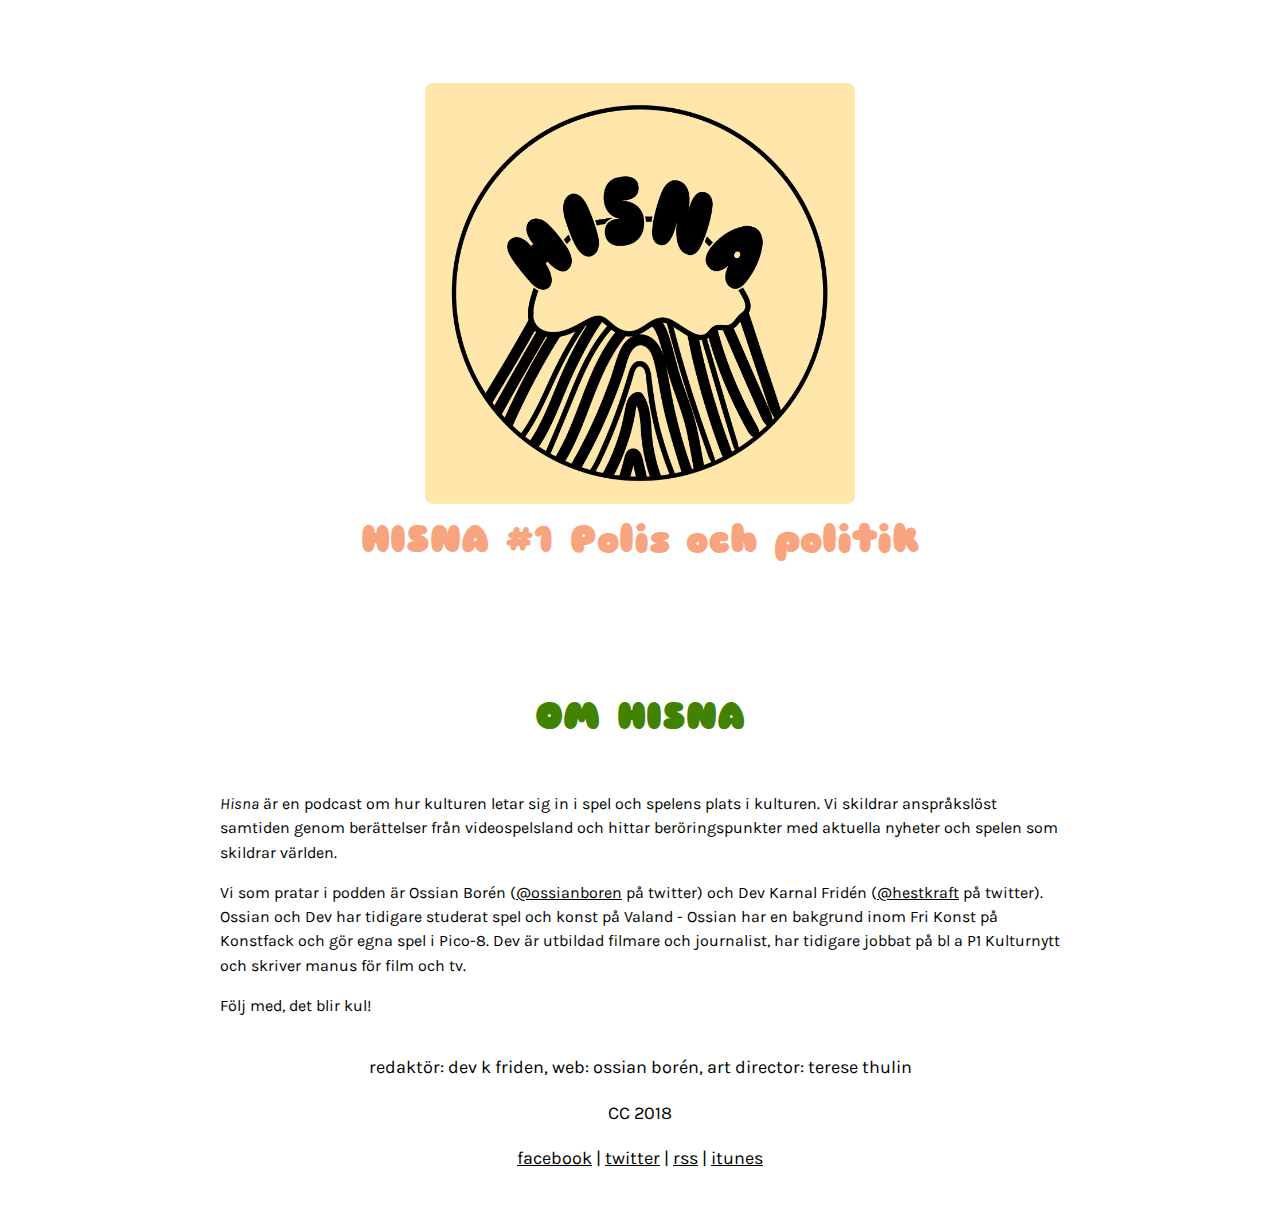
==== commit f3f50607: "#3 Crunch" ====
--- a/index.html
+++ b/index.html
@@ -18,6 +18,10 @@
       </header>
       <h1 class="randomcolor">PODDAR &amp; LOGGAR</h1>
       <article class="square lightgray">
+        <header><a href="/articles/crunch/" class="cart"><img src="/articles/crunch/cover.png">
+            <h1 class="randomcolor">HISNA #3 Crunch</h1></a></header>
+      </article>
+      <article class="square lightgray">
         <header><a href="/articles/skrack/" class="cart"><img src="/articles/skrack/cover.png">
             <h1 class="randomcolor">HISNA #2 Skräck</h1></a></header>
       </article>
@@ -29,19 +33,15 @@
         <div class="square">
           <section class="info">
             <h1 class="randomcolor">OM HISNA</h1>
-            <div><p><em>Hisna</em> är en podcast om hur kulturen letar sig in i spel och spelens plats i kulturen. Vi skildrar anspråkslöst samtiden genom berättelser från videospelsland och hittar beröringspunkter med aktuella nyheter och spelen som skildrar världen. 
-<br>
-<br></p>
-<p>Vi som pratar i podden är Ossian Borén (<a href="https://www.twitter.com/ossianboren">@ossianboren</a> på twitter) och Dev Karnal Fridén (<a href="https://www.twitter.com/hestkraft">@hestkraft</a> på twitter). Ossian och Dev har tidigare studerat spel och konst på Valand - Ossian har en bakgrund inom Fri Konst på Konstfack och gör egna spel i Pico-8. Dev är utbildad filmare och journalist, har tidigare jobbat på bl a P1 Kulturnytt och skriver manus för film och tv. 
-<br>
-<br></p>
+            <div><p><em>Hisna</em> är en podcast om hur kulturen letar sig in i spel och spelens plats i kulturen. Vi skildrar anspråkslöst samtiden genom berättelser från videospelsland och hittar beröringspunkter med aktuella nyheter och spelen som skildrar världen. </p>
+<p>Vi som pratar i podden är Ossian Borén (<a href="https://www.twitter.com/ossianboren">@ossianboren</a> på twitter) och Dev Karnal Fridén (<a href="https://www.twitter.com/hestkraft">@hestkraft</a> på twitter). Ossian och Dev har tidigare studerat spel och konst på Valand - Ossian har en bakgrund inom Fri Konst på Konstfack och gör egna spel i Pico-8. Dev är utbildad filmare och journalist, har tidigare jobbat på bl a P1 Kulturnytt och skriver manus för film och tv. </p>
 <p>Följ med, det blir kul!</p>
 
             </div>
           </section>
           <section class="copy">
             <p>redaktör: dev k friden, web: ossian borén, art director: terese thulin</p>
-            <p>CC 2017</p><a href="https://www.facebook.com/hisnaradio" target="_blank">facebook</a><span> | </span><a href="https://twitter.com/hisnaradio" target="_blank">twitter</a><span> | </span><a href="http://www.hisna.se/feed.xml" target="_blank">rss</a><span> | </span><a href="https://itunes.apple.com/se/podcast/hisna/id1303572392?l=en&amp;mt=2" target="_blank">itunes</a>
+            <p>CC 2018</p><a href="https://www.facebook.com/hisnaradio" target="_blank">facebook</a><span> | </span><a href="https://twitter.com/hisnaradio" target="_blank">twitter</a><span> | </span><a href="http://www.hisna.se/feed.xml" target="_blank">rss</a><span> | </span><a href="https://itunes.apple.com/se/podcast/hisna/id1303572392?l=en&amp;mt=2" target="_blank">itunes</a>
           </section>
         </div>
       </footer>
--- a/css/hisna.css
+++ b/css/hisna.css
@@ -24,6 +24,7 @@
 .lightgray {
     margin: 20px;
 }
+
 
 p a, .facts a, .copy a {
     text-decoration: underline;
@@ -214,7 +215,7 @@
     color: inherit;
 }
 
-h1, h2, h3, h4, h5, h6, p, body, a, img, ul, ol, blockquote, pre {
+h1, h2, h3, h4, h5, h6, body, a, img, ul, ol, blockquote, pre {
   margin: 0; padding: 0; border: 0;
 }
 
